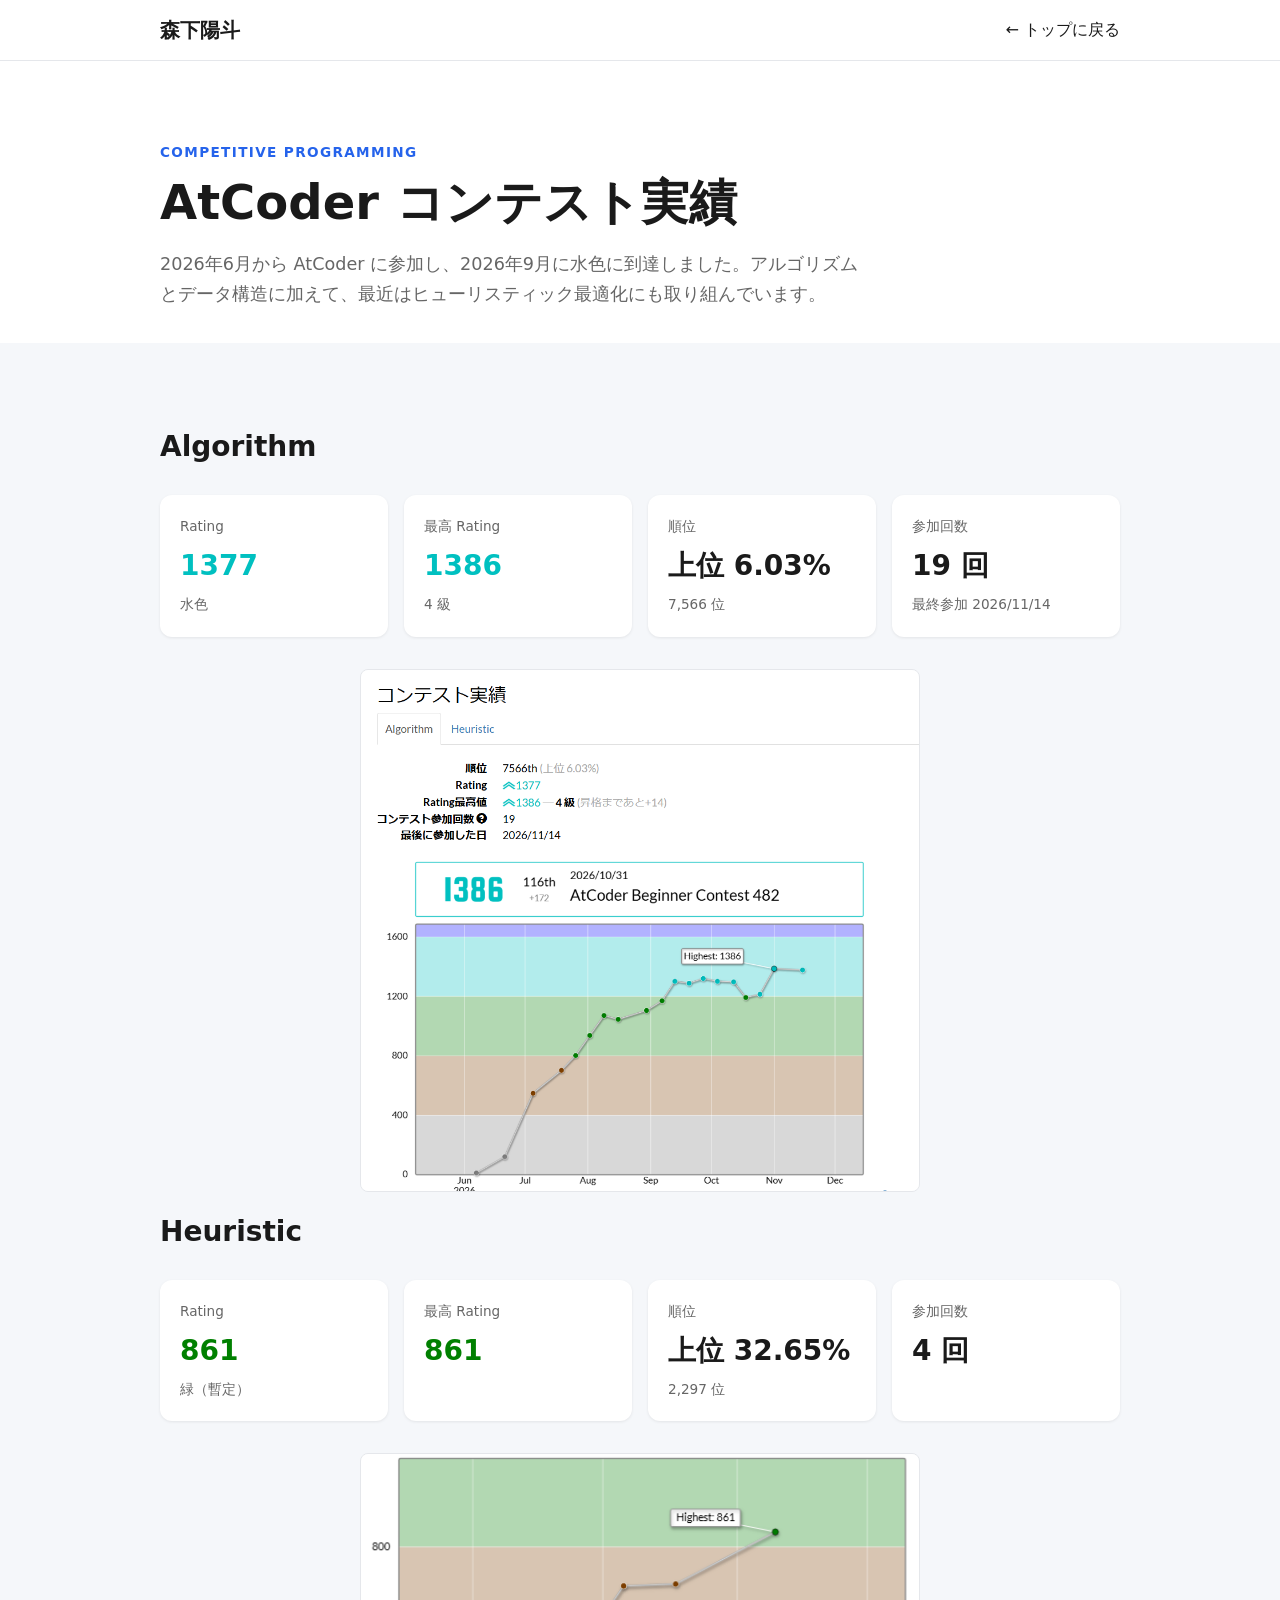
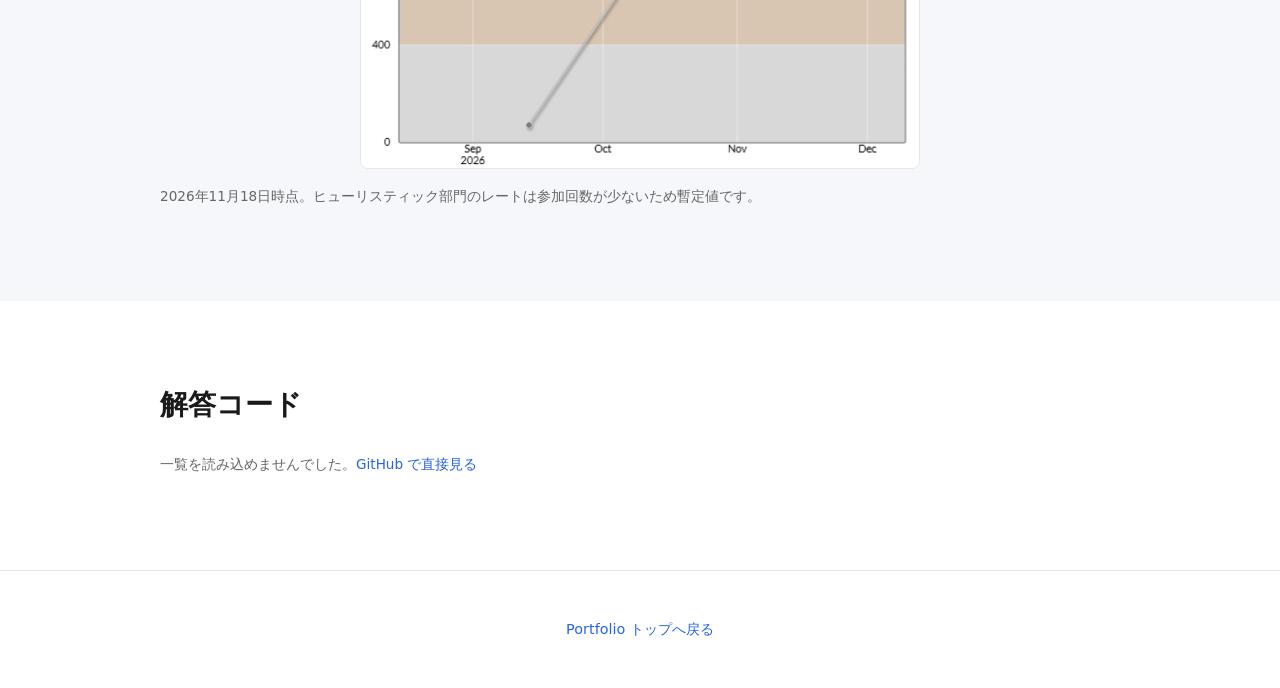
==== atcoder.html @ ba5ebacb "Show Qiita articles automatically when published Co-Authored-By: Claude Opus 5.5 <noreply@anthropic." ====
<!DOCTYPE html>
<html lang="ja">
<head>
  <meta charset="UTF-8">
  <meta name="viewport" content="width=device-width, initial-scale=1.0">
  <title>AtCoder コンテスト実績 | 森下陽斗 Portfolio</title>
  <meta name="description" content="AtCoder のコンテスト実績。">
  <link rel="canonical" href="https://mori560269.github.io/portfolio/atcoder.html">
  <meta property="og:type" content="article">
  <meta property="og:title" content="AtCoder コンテスト実績 | 森下陽斗 Portfolio">
  <meta property="og:description" content="AtCoder のコンテスト実績。">
  <meta property="og:url" content="https://mori560269.github.io/portfolio/atcoder.html">
  <meta property="og:site_name" content="森下陽斗 Portfolio">
  <meta name="twitter:card" content="summary">
  <link rel="stylesheet" href="style.css?v=20261118k">
</head>
<body>

  <header class="site-header">
    <nav class="container nav">
      <a href="index.html" class="logo">森下陽斗</a>
      <ul class="nav-links">
        <li><a href="index.html">← トップに戻る</a></li>
      </ul>
    </nav>
  </header>

  <main>
    <section class="hero">
      <div class="container">
        <p class="eyebrow">Competitive Programming</p>
        <h1>AtCoder コンテスト実績</h1>
        <p class="lead">2026年6月から AtCoder に参加し、2026年9月に水色に到達しました。アルゴリズムとデータ構造に加えて、最近はヒューリスティック最適化にも取り組んでいます。</p>
      </div>
    </section>

    <section class="section alt">
      <div class="container">
        <h2>Algorithm</h2>
        <div class="stats">
          <div class="stat">
            <p class="stat-label">Rating</p>
            <p class="stat-value cyan">1377</p>
            <p class="stat-sub">水色</p>
          </div>
          <div class="stat">
            <p class="stat-label">最高 Rating</p>
            <p class="stat-value cyan">1386</p>
            <p class="stat-sub">4 級</p>
          </div>
          <div class="stat">
            <p class="stat-label">順位</p>
            <p class="stat-value">上位 6.03%</p>
            <p class="stat-sub">7,566 位</p>
          </div>
          <div class="stat">
            <p class="stat-label">参加回数</p>
            <p class="stat-value">19 回</p>
            <p class="stat-sub">最終参加 2026/11/14</p>
          </div>
        </div>
        <img src="assets/atcoder-rating.png" alt="AtCoder のレーティング推移（2026年6月の参加から11月に最高1386）" class="project-diagram narrow" loading="lazy">

        <h2 class="sub-h2">Heuristic</h2>
        <div class="stats">
          <div class="stat">
            <p class="stat-label">Rating</p>
            <p class="stat-value green">861</p>
            <p class="stat-sub">緑（暫定）</p>
          </div>
          <div class="stat">
            <p class="stat-label">最高 Rating</p>
            <p class="stat-value green">861</p>
          </div>
          <div class="stat">
            <p class="stat-label">順位</p>
            <p class="stat-value">上位 32.65%</p>
            <p class="stat-sub">2,297 位</p>
          </div>
          <div class="stat">
            <p class="stat-label">参加回数</p>
            <p class="stat-value">4 回</p>
          </div>
        </div>
        <img src="assets/atcoder-heuristic.png" alt="AtCoder ヒューリスティック部門のレーティング推移（2026年9月の参加から11月に最高861）" class="project-diagram narrow" loading="lazy">
        <p class="note">2026年11月18日時点。ヒューリスティック部門のレートは参加回数が少ないため暫定値です。</p>
      </div>
    </section>
    <section class="section">
      <div class="container">
        <h2>解答コード</h2>
        <p id="summary" class="note"></p>
        <div id="list"><p class="note">読み込み中…</p></div>
      </div>
    </section>
  </main>

  <footer class="site-footer">
    <p><a href="index.html">Portfolio トップへ戻る</a></p>
  </footer>

  <script>
    (async () => {
      const owner = "mori560269", repo = "portfolio", branch = "main";
      const list = document.getElementById("list");
      const summary = document.getElementById("summary");
      const langOf = (ext) => ({ cpp: "C++", cc: "C++", py: "Python", rs: "Rust", java: "Java", go: "Go", js: "JavaScript", ts: "TypeScript", c: "C", kt: "Kotlin", rb: "Ruby" }[ext] || ext);
      const contestOrder = (id) => {
        const m = id.match(/^([a-z]+)(\d+)$/);
        return m ? [m[1], -parseInt(m[2], 10)] : [id, 0];
      };

      try {
        const res = await fetch(`https://api.github.com/repos/${owner}/${repo}/git/trees/${branch}?recursive=1`);
        if (!res.ok) throw new Error(res.status);
        const data = await res.json();
        const files = data.tree
          .filter((t) => t.type === "blob" && /^atcoder\/[^/]+\/[^/]+$/.test(t.path))
          .map((t) => {
            const [, contest, name] = t.path.split("/");
            const dot = name.lastIndexOf(".");
            const base = dot > 0 ? name.slice(0, dot) : name;
            const ext = dot > 0 ? name.slice(dot + 1).toLowerCase() : "";
            return { path: t.path, contest, name, base, ext };
          })
          .filter((f) => f.name !== ".gitkeep" && f.ext !== "md");

        if (files.length === 0) {
          list.innerHTML = '<p class="note">まだコードがありません。<code>atcoder/コンテストID/問題.拡張子</code> の形で追加すると、ここに表示されます。</p>';
          return;
        }

        const byContest = {};
        files.forEach((f) => (byContest[f.contest] ||= []).push(f));
        const contests = Object.keys(byContest).sort((a, b) => {
          const [pa, na] = contestOrder(a), [pb, nb] = contestOrder(b);
          return pa === pb ? na - nb : pa.localeCompare(pb);
        });

        summary.textContent = `${contests.length} コンテスト ・ ${files.length} 問`;
        list.innerHTML = "";
        list.className = "grid";

        contests.forEach((c) => {
          const card = document.createElement("article");
          card.className = "card";
          const h = document.createElement("h3");
          const a = document.createElement("a");
          a.href = `https://atcoder.jp/contests/${encodeURIComponent(c)}`;
          a.target = "_blank"; a.rel = "noopener";
          a.textContent = c.toUpperCase();
          h.appendChild(a);
          card.appendChild(h);

          const ul = document.createElement("ul");
          ul.className = "problem-list";
          byContest[c].sort((x, y) => x.name.localeCompare(y.name)).forEach((f) => {
            const li = document.createElement("li");
            const code = document.createElement("a");
            code.href = `https://github.com/${owner}/${repo}/blob/${branch}/${f.path.split("/").map(encodeURIComponent).join("/")}`;
            code.target = "_blank"; code.rel = "noopener";
            code.textContent = f.base.toUpperCase();
            li.appendChild(code);

            const lang = document.createElement("span");
            lang.className = "lang";
            lang.textContent = langOf(f.ext);
            li.appendChild(lang);

            if (/^[a-z]$/i.test(f.base)) {
              const prob = document.createElement("a");
              prob.href = `https://atcoder.jp/contests/${encodeURIComponent(c)}/tasks/${encodeURIComponent(c.replace(/-/g, "_"))}_${f.base.toLowerCase()}`;
              prob.target = "_blank"; prob.rel = "noopener";
              prob.className = "prob-link";
              prob.textContent = "問題";
              li.appendChild(prob);
            }
            ul.appendChild(li);
          });
          card.appendChild(ul);
          list.appendChild(card);
        });
      } catch (e) {
        list.innerHTML = `<p class="note">一覧を読み込めませんでした。<a href="https://github.com/${owner}/${repo}/tree/${branch}/atcoder" target="_blank" rel="noopener">GitHub で直接見る</a></p>`;
      }
    })();
  </script>

</body>
</html>
---- style.css ----
:root {
  --bg: #ffffff;
  --fg: #1a1a1a;
  --muted: #666666;
  --accent: #2563eb;
  --alt-bg: #f5f7fa;
  --radius: 12px;
  --max-width: 960px;
}

*,
*::before,
*::after {
  box-sizing: border-box;
}

html {
  scroll-behavior: smooth;
}

body {
  margin: 0;
  font-family: "Hiragino Sans", "Noto Sans JP", "Yu Gothic", system-ui, sans-serif;
  line-height: 1.7;
  color: var(--fg);
  background: var(--bg);
}

a {
  color: var(--accent);
  text-decoration: none;
}

a:hover {
  text-decoration: underline;
}

.container {
  width: min(100% - 2rem, var(--max-width));
  margin-inline: auto;
}

/* Header */
.site-header {
  position: sticky;
  top: 0;
  background: rgba(255, 255, 255, 0.9);
  backdrop-filter: blur(8px);
  border-bottom: 1px solid #e5e7eb;
  z-index: 10;
}

.nav {
  display: flex;
  align-items: center;
  justify-content: space-between;
  height: 60px;
}

.logo {
  font-weight: 700;
  font-size: 1.25rem;
  color: var(--fg);
}

.nav-links {
  display: flex;
  gap: 1.5rem;
  list-style: none;
  margin: 0;
  padding: 0;
}

.nav-links a {
  color: var(--fg);
}

/* Hero */
.hero {
  padding: 5rem 0 1rem;
}

.eyebrow {
  margin: 0 0 0.5rem;
  color: var(--accent);
  font-weight: 600;
  letter-spacing: 0.1em;
  text-transform: uppercase;
  font-size: 0.85rem;
}

.hero h1 {
  margin: 0 0 1rem;
  font-size: clamp(2rem, 5vw, 3rem);
  line-height: 1.25;
}

.lead {
  font-size: 1.1rem;
  color: var(--muted);
  max-width: 40em;
}

.btn {
  display: inline-block;
  margin-top: 1.5rem;
  padding: 0.75rem 1.5rem;
  border-radius: 999px;
  background: var(--accent);
  color: #fff;
  font-weight: 600;
}

.btn:hover {
  text-decoration: none;
  opacity: 0.9;
}

/* Sections */
.section {
  padding: 5rem 0;
}

.section.alt {
  background: var(--alt-bg);
}

.section h2 {
  margin: 0 0 1.5rem;
  font-size: 1.75rem;
}

.skills {
  display: flex;
  flex-wrap: wrap;
  gap: 0.5rem;
  list-style: none;
  padding: 0;
  margin: 1.5rem 0 0;
}

.skills li {
  padding: 0.35rem 0.9rem;
  border: 1px solid #d1d5db;
  border-radius: 999px;
  font-size: 0.9rem;
}

/* Cards */
.grid {
  display: grid;
  gap: 1.5rem;
  grid-template-columns: repeat(auto-fit, minmax(260px, 1fr));
}

.card {
  padding: 1.5rem;
  background: #fff;
  border-radius: var(--radius);
  box-shadow: 0 1px 3px rgba(0, 0, 0, 0.08);
}

.card h3 {
  margin: 0 0 0.5rem;
}

.card p {
  margin: 0 0 1rem;
  color: var(--muted);
}

.card-link {
  font-weight: 600;
}

.project-diagram {
  display: block;
  width: 100%;
  height: auto;
  margin: 0 0 1rem;
  border-radius: 8px;
  border: 1px solid #e5e7eb;
}

.tags {
  display: flex;
  flex-wrap: wrap;
  gap: 0.4rem;
  list-style: none;
  padding: 0;
  margin: 0 0 1rem;
}

.note {
  font-size: 0.85rem;
  color: var(--muted);
}

.feature-list {
  padding-left: 1.25rem;
  margin: 0;
}

.feature-list li {
  margin-bottom: 0.5rem;
}

.hero .tags {
  margin-top: 1.5rem;
}

.tags li {
  padding: 0.2rem 0.6rem;
  border-radius: 999px;
  background: var(--alt-bg);
  font-size: 0.8rem;
  color: var(--muted);
}

/* Contact */
.links {
  display: flex;
  flex-wrap: wrap;
  gap: 1.5rem;
  list-style: none;
  padding: 0;
  margin: 1rem 0 0;
}

/* Footer */
.site-footer {
  padding: 2rem 0;
  text-align: center;
  color: var(--muted);
  font-size: 0.9rem;
  border-top: 1px solid #e5e7eb;
}

/* Responsive */
@media (max-width: 600px) {
  .nav-links {
    gap: 1rem;
    font-size: 0.9rem;
  }

  .hero {
    padding: 3rem 0 0.5rem;
  }
}

@media (prefers-reduced-motion: reduce) {
  html {
    scroll-behavior: auto;
  }
}

/* Project detail extras */
.project-diagram.narrow {
  max-width: 560px;
  margin-inline: auto;
}

.table-wrap {
  overflow-x: auto;
  margin: 0 0 1.5rem;
}

.table-wrap table {
  width: 100%;
  border-collapse: collapse;
  font-size: 0.95rem;
}

.table-wrap th,
.table-wrap td {
  padding: 0.5rem 0.75rem;
  border-bottom: 1px solid #e5e7eb;
  text-align: left;
  white-space: nowrap;
}

.table-wrap th {
  background: var(--alt-bg);
}

.section p + .project-diagram {
  margin-top: 1rem;
}


/* AtCoder stats */
.stats {
  display: grid;
  grid-template-columns: repeat(auto-fit, minmax(160px, 1fr));
  gap: 1rem;
  margin: 0 0 2rem;
}

.stat {
  padding: 1.25rem;
  background: #fff;
  border-radius: var(--radius);
  box-shadow: 0 1px 3px rgba(0, 0, 0, 0.08);
}

.stat-label {
  margin: 0;
  font-size: 0.85rem;
  color: var(--muted);
}

.stat-value {
  margin: 0.25rem 0 0;
  font-size: 1.75rem;
  font-weight: 700;
}

.stat-value.cyan {
  color: #00c0c0;
}

.stat-sub {
  margin: 0.25rem 0 0;
  font-size: 0.85rem;
  color: var(--muted);
}
/* AtCoder list */
.problem-list {
  list-style: none;
  padding: 0;
  margin: 0;
}

.problem-list li {
  display: flex;
  align-items: center;
  gap: 0.6rem;
  padding: 0.35rem 0;
  border-bottom: 1px solid #f0f0f0;
}

.problem-list li:last-child {
  border-bottom: none;
}

.problem-list li > a:first-child {
  font-weight: 700;
  min-width: 2em;
}

.problem-list .lang {
  font-size: 0.8rem;
  color: var(--muted);
}

.problem-list .prob-link {
  margin-left: auto;
  font-size: 0.85rem;
}

/* Study log */
.hero-compact { padding: 4rem 0 2.5rem; }
.hero-compact .btn { border: none; cursor: pointer; font-size: 1rem; }
.sub-h { font-size: 1.2rem; margin: 2rem 0 1rem; }

.heatmap-wrap { overflow-x: auto; padding-bottom: 0.25rem; }
.heatmap {
  display: grid;
  grid-template-rows: repeat(7, 14px);
  grid-auto-flow: column;
  grid-auto-columns: 14px;
  gap: 3px;
  width: max-content;
}
.heatmap .cell { border-radius: 3px; }
.lv0 { background: #ebedf0; }
.lv1 { background: #c6e0fb; }
.lv2 { background: #8ec1f5; }
.lv3 { background: #4a90e2; }
.lv4 { background: #1d5fb8; }
.heatmap .future { background: transparent; }
.heat-legend { display: flex; align-items: center; gap: 3px; margin-top: 0.5rem; font-size: 0.8rem; color: var(--muted); }
.heat-legend span { display: inline-block; width: 12px; height: 12px; border-radius: 3px; }

.dialog { width: min(92vw, 440px); border: none; border-radius: var(--radius); padding: 1.5rem; box-shadow: 0 10px 40px rgba(0,0,0,0.2); }
.dialog::backdrop { background: rgba(0,0,0,0.35); }
.dialog h3 { margin: 0 0 1rem; }
.dialog label { display: block; margin-bottom: 0.9rem; font-size: 0.9rem; font-weight: 600; }
.dialog input, .dialog textarea { display: block; width: 100%; margin-top: 0.3rem; padding: 0.55rem 0.7rem; border: 1px solid #d1d5db; border-radius: 8px; font: inherit; font-weight: 400; }
.dialog .row { display: grid; grid-template-columns: 1fr 1fr; gap: 0.75rem; }
.dialog .actions { display: flex; align-items: center; gap: 0.5rem; margin-top: 0.5rem; }
.dialog .actions .btn { margin-top: 0; border: none; cursor: pointer; font-size: 0.95rem; padding: 0.6rem 1.2rem; }
.dialog .spacer { flex: 1; }
.btn-sub { border: 1px solid #d1d5db; background: #fff; border-radius: 999px; padding: 0.55rem 1rem; cursor: pointer; font: inherit; font-size: 0.85rem; }
.form-msg { min-height: 1.2em; margin: 0 0 0.5rem; font-size: 0.85rem; color: #b45309; }

[hidden] {
  display: none !important;
}

/* Study blog */
.blog { max-width: 760px; }
.heatmap-block { margin-bottom: 1.5rem; }
.tag-filter { display: flex; flex-wrap: wrap; gap: 0.4rem; margin-bottom: 1.5rem; }
.chip { border: 1px solid #d1d5db; background: #fff; border-radius: 999px; padding: 0.3rem 0.8rem; font: inherit; font-size: 0.85rem; cursor: pointer; color: var(--fg); }
.chip.active { background: var(--accent); border-color: var(--accent); color: #fff; }
.post { background: #fff; border-radius: var(--radius); padding: 1.5rem 1.75rem; margin-bottom: 1.25rem; box-shadow: 0 1px 3px rgba(0,0,0,0.08); }
.post-meta { display: flex; flex-wrap: wrap; align-items: center; gap: 0.5rem; font-size: 0.85rem; color: var(--muted); }
.post-tag { border: none; background: var(--alt-bg); color: var(--accent); border-radius: 999px; padding: 0.15rem 0.6rem; font: inherit; font-size: 0.8rem; cursor: pointer; }
.post-edit { margin-left: auto; border: none; background: none; color: var(--muted); font: inherit; font-size: 0.8rem; cursor: pointer; }
.post-edit:hover { color: var(--accent); }
.post-title { font-size: 1.3rem; margin: 0.5rem 0 0.75rem; line-height: 1.4; }
.post-body p { margin: 0 0 0.9rem; }
.post-body p:last-child { margin-bottom: 0; }
.post-body code { background: #f1f5f9; padding: 0.1em 0.35em; border-radius: 4px; font-size: 0.9em; font-family: ui-monospace, SFMono-Regular, Menlo, Consolas, monospace; }
.post-body pre { background: #0f172a; color: #e2e8f0; padding: 1rem; border-radius: 8px; overflow-x: auto; margin: 0 0 0.9rem; line-height: 1.5; }
.post-body pre code { background: none; padding: 0; color: inherit; font-size: 0.85rem; }
.post-body a { word-break: break-all; }
.dialog-wide { width: min(94vw, 640px); }
.note.small { font-size: 0.78rem; margin: -0.5rem 0 0.75rem; }
.btn-sub.danger { color: #dc2626; border-color: #fecaca; }

/* Screenshots row */
.shots {
  display: grid;
  grid-template-columns: repeat(3, minmax(0, 1fr));
  gap: 1rem;
  max-width: 720px;
}
.shots figure { margin: 0; }
.shots img {
  display: block;
  width: 100%;
  height: auto;
  border-radius: 14px;
  border: 1px solid #e5e7eb;
  box-shadow: 0 2px 8px rgba(0, 0, 0, 0.06);
}
.shots figcaption { margin-top: 0.5rem; font-size: 0.85rem; color: var(--muted); text-align: center; }
@media (max-width: 600px) {
  .shots { grid-template-columns: repeat(3, 70%); overflow-x: auto; scroll-snap-type: x mandatory; padding-bottom: 0.5rem; }
  .shots figure { scroll-snap-align: start; }
}
.card .card-shot {
  display: block;
  width: 100%;
  aspect-ratio: 16 / 10;
  object-fit: cover;
  object-position: top;
  border-radius: 8px;
  border: 1px solid #e5e7eb;
  margin: 0 0 1rem;
}

/* Profile list */
.profile {
  display: grid;
  grid-template-columns: max-content 1fr;
  gap: 0.4rem 1.5rem;
  margin: 0 0 1.5rem;
}
.profile dt { color: var(--muted); font-size: 0.9rem; }
.profile dd { margin: 0; font-weight: 600; }

/* AtCoder rate color (cyan / 水色) */
a.rate-cyan,
.rate-cyan {
  color: #00c0c0;
}
.skills li a.rate-cyan { font-weight: 600; }

/* Hero の直後の節は上の余白を詰める */
.hero + .section:not(.alt) {
  padding-top: 2rem;
}

/* カードの「詳細 →」を下端にそろえる */
.card {
  display: flex;
  flex-direction: column;
}
.card .card-link {
  margin-top: auto;
  padding-top: 0.25rem;
}

/* Heuristic (green) */
.stat-value.green, .rate-green { color: #008000; }
.cp-h { font-size: 1.05rem; margin: 1.5rem 0 0.75rem; color: var(--muted); }
.sub-h2 { margin-top: 3rem; }

/* Qiita list */
.qiita-list { display: grid; gap: 0.6rem; margin-bottom: 1rem; }
.qiita-item { display: block; padding: 0.9rem 1.1rem; background: #fff; border: 1px solid #e5e7eb; border-radius: var(--radius); color: var(--fg); }
.qiita-item:hover { text-decoration: none; border-color: #55c500; }
.qiita-title { display: block; font-weight: 700; }
.qiita-meta { display: block; margin-top: 0.25rem; font-size: 0.8rem; color: var(--muted); }
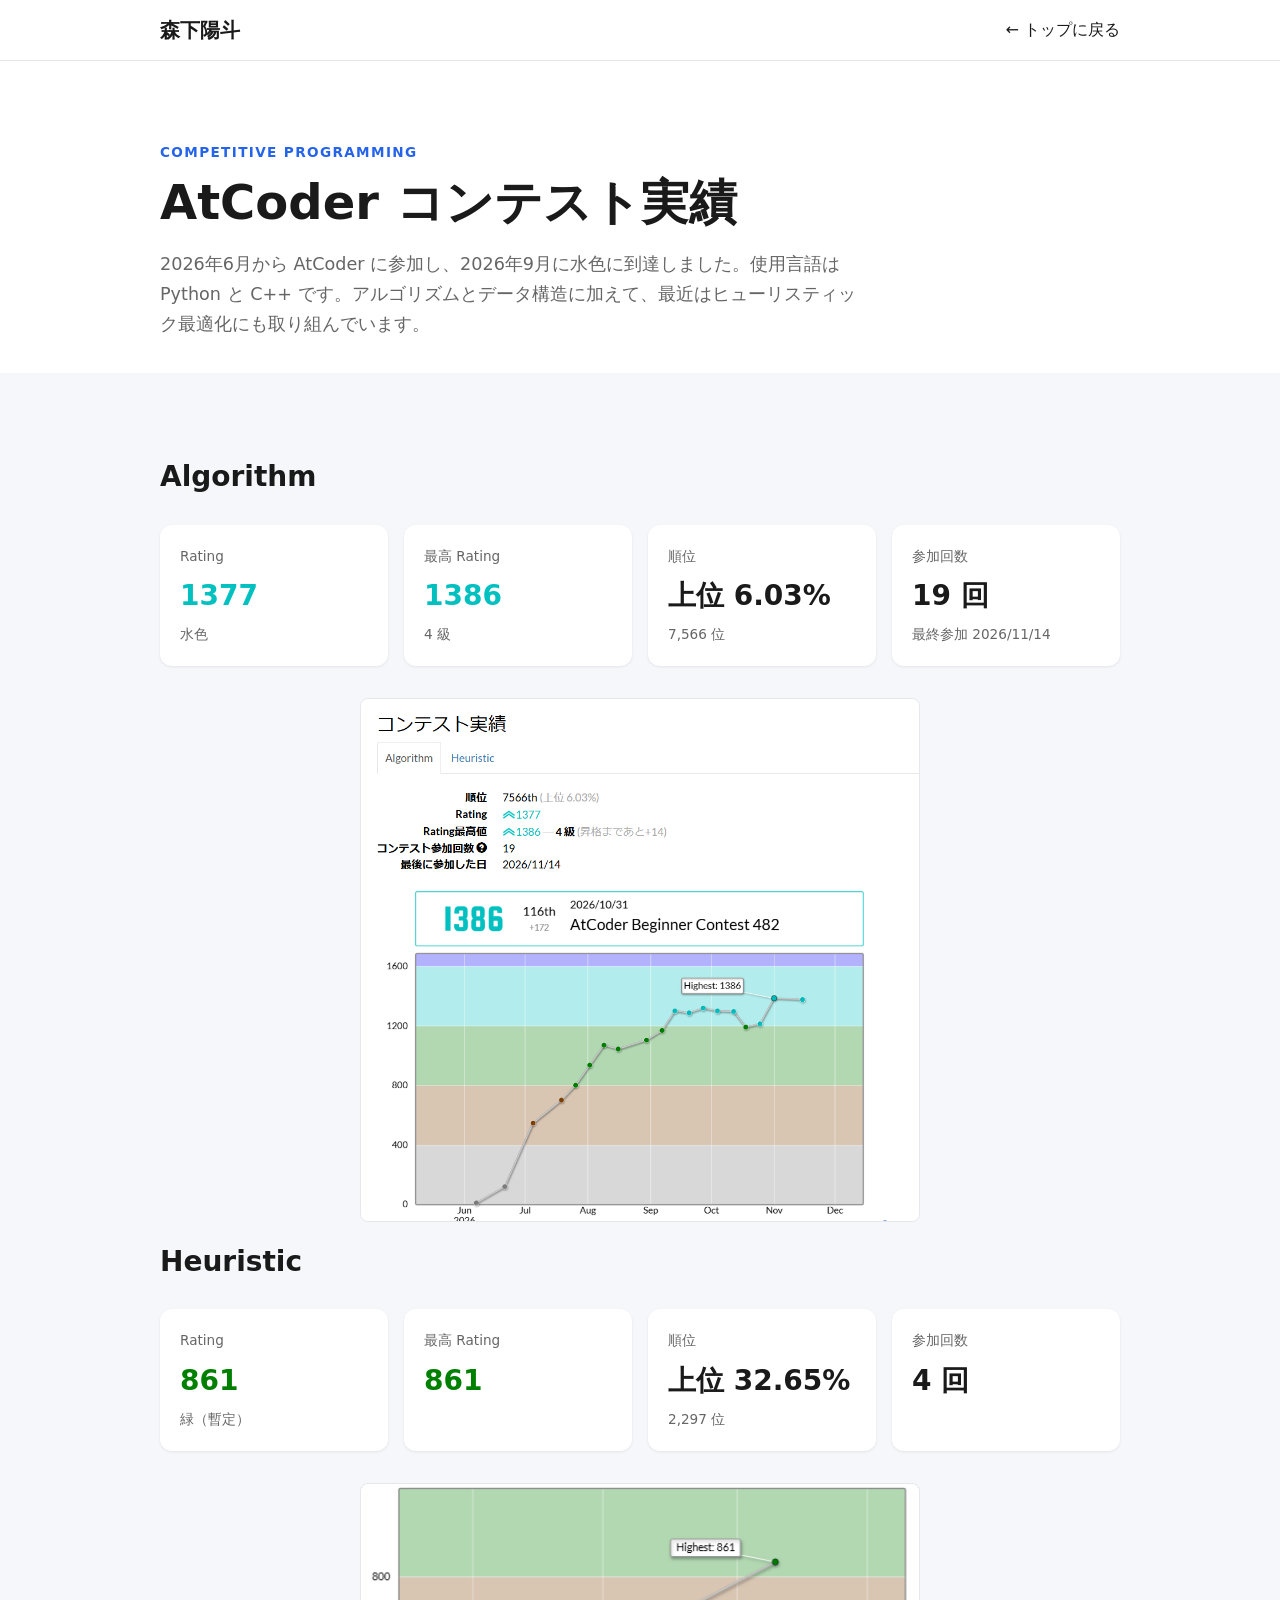
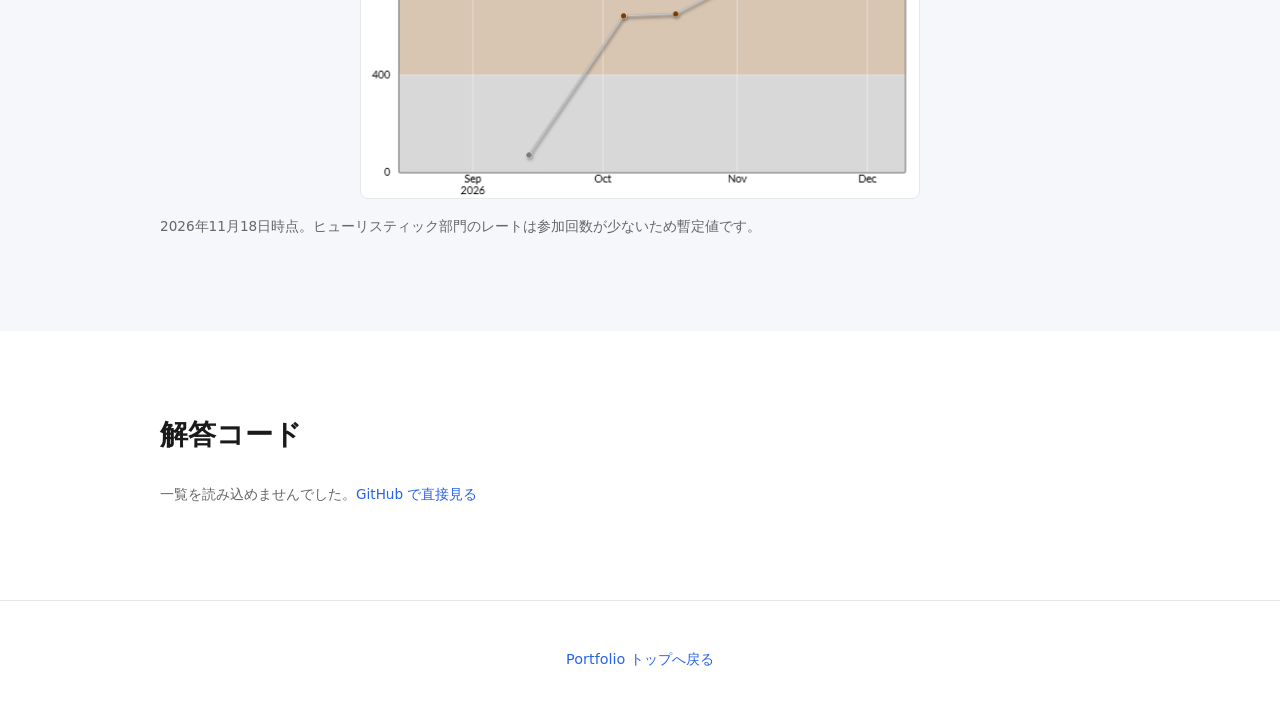
==== commit 2e097607: "Add C++ and AtCoder languages Co-Authored-By: Claude Opus 5.5 <noreply@anthropic.com> Claude-Session" ====
--- a/atcoder.html
+++ b/atcoder.html
@@ -12,7 +12,7 @@
   <meta property="og:url" content="https://mori560269.github.io/portfolio/atcoder.html">
   <meta property="og:site_name" content="森下陽斗 Portfolio">
   <meta name="twitter:card" content="summary">
-  <link rel="stylesheet" href="style.css?v=20261118k">
+  <link rel="stylesheet" href="style.css?v=20261118m">
 </head>
 <body>
 
@@ -30,7 +30,7 @@
       <div class="container">
         <p class="eyebrow">Competitive Programming</p>
         <h1>AtCoder コンテスト実績</h1>
-        <p class="lead">2026年6月から AtCoder に参加し、2026年9月に水色に到達しました。アルゴリズムとデータ構造に加えて、最近はヒューリスティック最適化にも取り組んでいます。</p>
+        <p class="lead">2026年6月から AtCoder に参加し、2026年9月に水色に到達しました。使用言語は Python と C++ です。アルゴリズムとデータ構造に加えて、最近はヒューリスティック最適化にも取り組んでいます。</p>
       </div>
     </section>
 
--- a/style.css
+++ b/style.css
@@ -495,3 +495,35 @@
 .qiita-item:hover { text-decoration: none; border-color: #55c500; }
 .qiita-title { display: block; font-weight: 700; }
 .qiita-meta { display: block; margin-top: 0.25rem; font-size: 0.8rem; color: var(--muted); }
+
+.writing-links a { margin-right: 1rem; font-weight: 600; }
+
+/* Profile + photo */
+.profile-wrap {
+  display: grid;
+  grid-template-columns: 1fr 220px;
+  gap: 2rem;
+  align-items: start;
+  margin-bottom: 1.5rem;
+}
+.profile-wrap .profile { margin-bottom: 0; }
+.profile-photo { margin: 0; }
+.profile-photo img {
+  display: block;
+  width: 100%;
+  aspect-ratio: 4 / 5;
+  object-fit: cover;
+  border-radius: var(--radius);
+}
+.profile-photo figcaption { margin-top: 0.4rem; font-size: 0.8rem; color: var(--muted); text-align: center; }
+@media (max-width: 700px) {
+  .profile-wrap { grid-template-columns: 1fr; }
+  .profile-photo { max-width: 260px; }
+}
+
+/* Skills */
+.skill-grid { display: grid; grid-template-columns: repeat(auto-fit, minmax(260px, 1fr)); gap: 1.25rem; }
+.skill-group { background: #fff; border-radius: var(--radius); padding: 1.25rem 1.5rem; box-shadow: 0 1px 3px rgba(0,0,0,0.08); }
+.skill-group h3 { margin: 0 0 0.75rem; font-size: 1rem; }
+.skill-tags { display: flex; flex-wrap: wrap; gap: 0.4rem; list-style: none; padding: 0; margin: 0; }
+.skill-tags li { padding: 0.25rem 0.7rem; border: 1px solid #d1d5db; border-radius: 999px; font-size: 0.85rem; }
